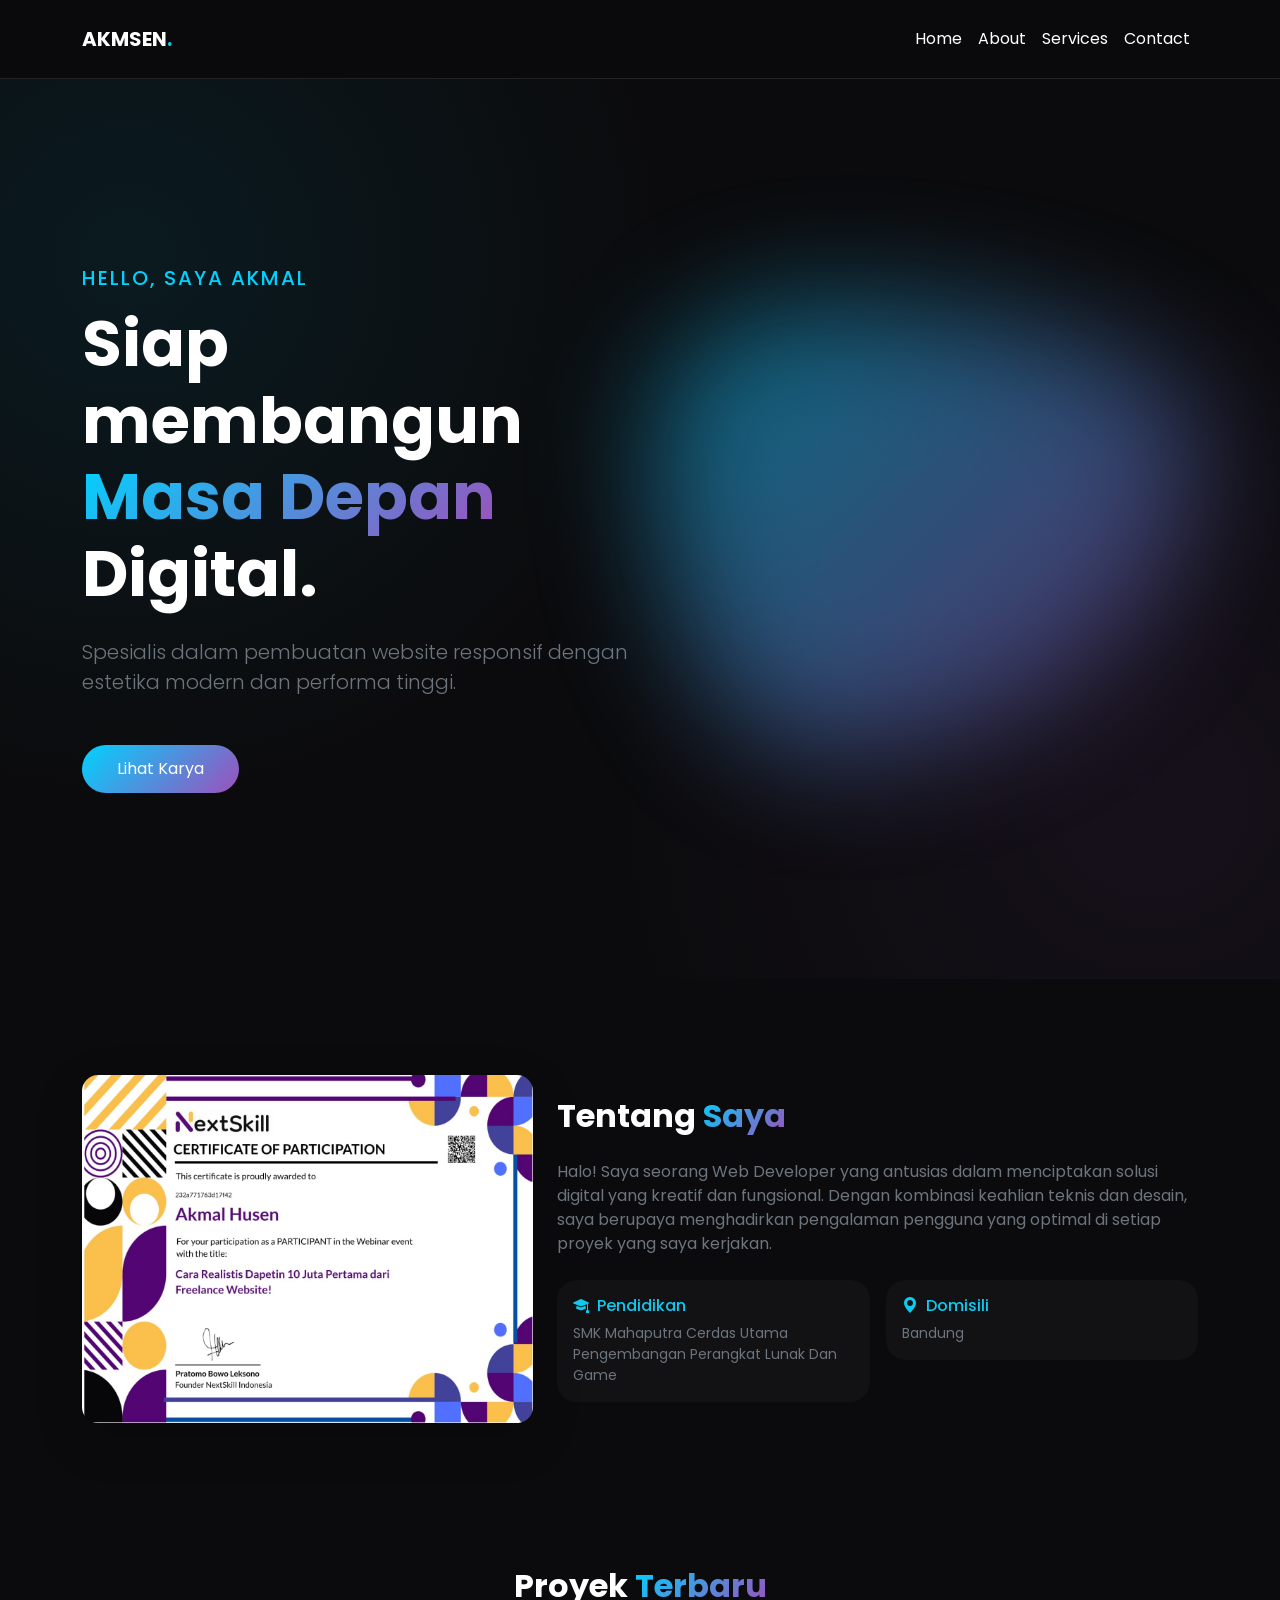
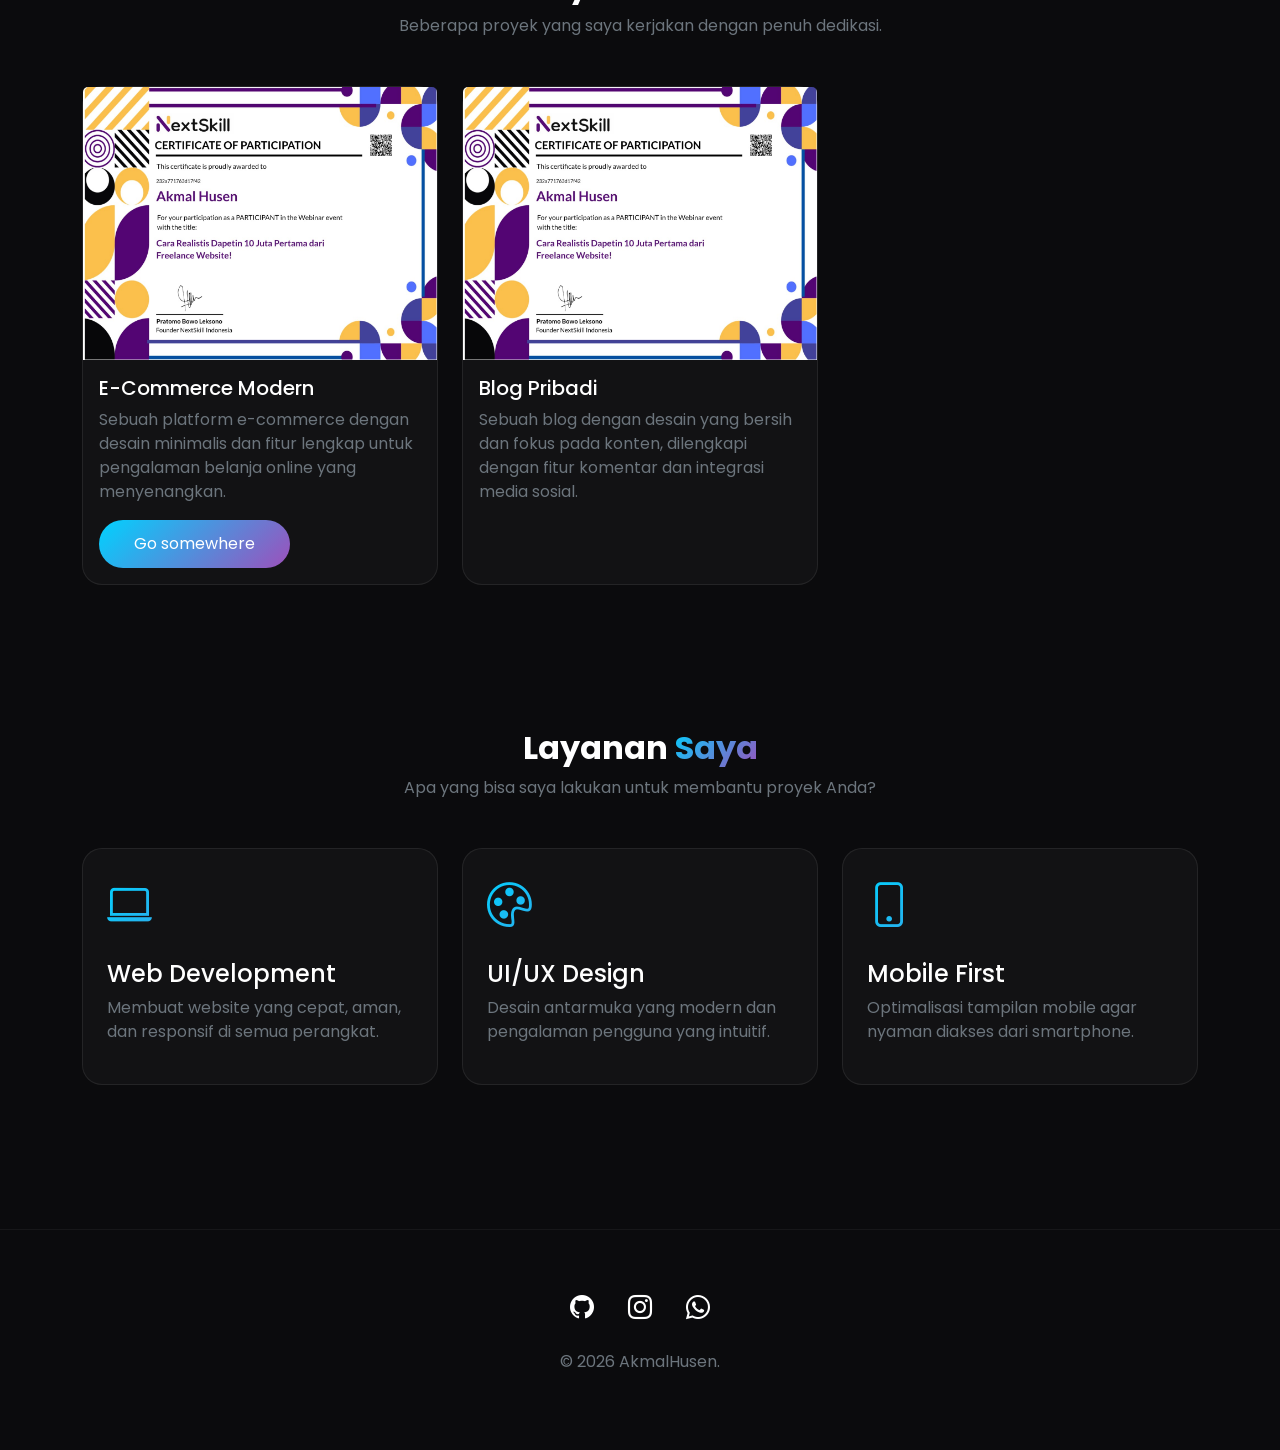
==== portofolio.html @ 12c7d58b "Update" ====
<!DOCTYPE html>
<html lang="id">
<head>
    <meta charset="UTF-8">
    <meta name="viewport" content="width=device-width, initial-scale=1.0">
    <title>My Portfolio | Creative Developer</title>
    
    <link href="https://cdn.jsdelivr.net/npm/bootstrap@5.3.0/dist/css/bootstrap.min.css" rel="stylesheet">
    <link href="https://fonts.googleapis.com/css2?family=Poppins:wght@300;400;700&display=swap" rel="stylesheet">
    <link href="https://unpkg.com/aos@2.3.1/dist/aos.css" rel="stylesheet">
    <link rel="stylesheet" href="https://cdn.jsdelivr.net/npm/bootstrap-icons@1.10.5/font/bootstrap-icons.css">
    <link rel="stylesheet" href="style.css">
</head>
<body>

    <nav class="navbar navbar-expand-lg sticky-top">
        <div class="container">
            <a class="navbar-brand fw-bold" href="#">AKMSEN<span class="text-info">.</span></a>
            <button class="navbar-toggler" type="button" data-bs-toggle="collapse" data-bs-target="#navbarNav">
                <span class="navbar-toggler-icon text-white"><i class="bi bi-list"></i></span>
            </button>
            <div class="collapse navbar-collapse" id="navbarNav">
                <ul class="navbar-nav ms-auto">
                    <li class="nav-item"><a class="nav-link" href="#home">Home</a></li>
                    <li class="nav-item"><a class="nav-link" href="#about">About</a></li>
                    <li class="nav-item"><a class="nav-link" href="#services">Services</a></li>
                    <li class="nav-item"><a class="nav-link" href="#contact">Contact</a></li>
                </ul>
            </div>
        </div>
    </nav>

    <section class="hero-section" id="home">
        <div class="container">
            <div class="row align-items-center">
                <div class="col-lg-6" data-aos="fade-right">
                    <h5 class="subtitle text-uppercase mb-3">Hello, saya Akmal</h5>
                    <h1 class="display-3 fw-bold mb-4">Siap membangun <span class="gradient-text">Masa Depan</span> Digital.</h1>
                    <p class="lead mb-5 text-secondary">Spesialis dalam pembuatan website responsif dengan estetika modern dan performa tinggi.</p>
                    <div class="d-flex align-items-center">
                        <a href="#about" class="btn btn-custom me-4">Lihat Karya</a>
                    </div>
                </div>
                <div class="col-lg-6 d-none d-lg-block" data-aos="zoom-in">
                    <div class="hero-blob"></div>
                </div>
            </div>
        </div>
    </section>

    <section class="py-5" id="about">
        <div class="container py-5">
            <div class="row align-items-center">
                <div class="col-lg-5 mb-4 mb-lg-0" data-aos="fade-right">
                    <div class="about-img-wrapper">
                        <img src="sertifikat_Nextskill.jpeg" alt="Tentang Saya" class="img-fluid rounded-4 shadow-lg">
                        <div class="about-img-accent"></div>
                    </div>
                </div>
                
                <div class="col-lg-7" data-aos="fade-left">
                    <h2 class="fw-bold mb-4">Tentang <span class="gradient-text">Saya</span></h2>
                    <p class="text-secondary mb-4">Halo! Saya seorang Web Developer yang antusias dalam menciptakan solusi digital yang kreatif dan fungsional. Dengan kombinasi keahlian teknis dan desain, saya berupaya menghadirkan pengalaman pengguna yang optimal di setiap proyek yang saya kerjakan.</p>
                    
                    <div class="row g-3">
                        <div class="col-sm-6">
                            <div class="card p-3 border-0 bg-darker">
                                <h6 class="text-info"><i class="bi bi-mortarboard-fill me-2"></i>Pendidikan</h6>
                                <p class="small text-secondary mb-0">SMK Mahaputra Cerdas Utama<br>Pengembangan Perangkat Lunak Dan Game</p>
                            </div>
                        </div>
                        <div class="col-sm-6">
                            <div class="card p-3 border-0 bg-darker">
                                <h6 class="text-info"><i class="bi bi-geo-alt-fill me-2"></i>Domisili</h6>
                                <p class="small text-secondary mb-0">Bandung</p>
                            </div>
                        </div>
                    </div>
                </div>
            </div>
        </div>
    </section>

    <section>
        <div class="container py-5">
            <div class="text-center mb-5" data-aos="fade-up">
                <h2 class="fw-bold">Proyek <span class="gradient-text">Terbaru</span></h2>
                <p class="text-secondary">Beberapa proyek yang saya kerjakan dengan penuh dedikasi.</p>
            </div>
            
            <div class="row g-4">
                <div class="col-md-4" data-aos="fade-up" data-aos-delay="100">
                    <div class="card h-100">
                        <img src="sertifikat_Nextskill.jpeg" class="card-img-top" alt="Project 1">
                        <div class="card-body">
                            <h5 class="card-title">E-Commerce Modern</h5>
                            <p class="card-text text-secondary">Sebuah platform e-commerce dengan desain minimalis dan fitur lengkap untuk pengalaman belanja online yang menyenangkan.</p>
                            <a href="sertifikat_Nextskill.jpeg" class="btn btn-custom me-4">Go somewhere</a>
                        </div>
                    </div>
                </div>
                
                <div class="col-md-4" data-aos="fade-up" data-aos-delay="200">
                    <div class="card h-100">
                        <img src="sertifikat_Nextskill.jpeg" class="card-img-top" alt="Project 2">
                        <div class="card-body">
                            <h5 class="card-title">Blog Pribadi</h5>
                            <p class="card-text text-secondary">Sebuah blog dengan desain yang bersih dan fokus pada konten, dilengkapi dengan fitur komentar dan integrasi media sosial.</p>
                        </div>
                    </div>
                </div>
    </section>

    <section class="py-5" id="services">
        <div class="container py-5">
            <div class="text-center mb-5" data-aos="fade-up">
                <h2 class="fw-bold">Layanan <span class="gradient-text">Saya</span></h2>
                <p class="text-secondary">Apa yang bisa saya lakukan untuk membantu proyek Anda?</p>
            </div>
            <div class="row g-4">
                <div class="col-md-4" data-aos="fade-up" data-aos-delay="100">
                    <div class="card p-4 h-100">
                        <i class="bi bi-laptop icon-box"></i>
                        <h4>Web Development</h4>
                        <p class="text-secondary">Membuat website yang cepat, aman, dan responsif di semua perangkat.</p>
                    </div>
                </div>
                <div class="col-md-4" data-aos="fade-up" data-aos-delay="200">
                    <div class="card p-4 h-100">
                        <i class="bi bi-palette icon-box"></i>
                        <h4>UI/UX Design</h4>
                        <p class="text-secondary">Desain antarmuka yang modern dan pengalaman pengguna yang intuitif.</p>
                    </div>
                </div>
                <div class="col-md-4" data-aos="fade-up" data-aos-delay="300">
                    <div class="card p-4 h-100">
                        <i class="bi bi-phone icon-box"></i>
                        <h4>Mobile First</h4>
                        <p class="text-secondary">Optimalisasi tampilan mobile agar nyaman diakses dari smartphone.</p>
                    </div>
                </div>
            </div>
        </div>
    </section>

    <footer class="text-center mt-5">
        <div class="container">
            <div class="mb-4">
                <a href="#" class="social-icon"><i class="bi bi-github"></i></a>
                <a href="#" class="social-icon"><i class="bi bi-instagram"></i></a>
                <a href="#" class="social-icon"><i class="bi bi-whatsapp"></i></a>
                
            </div>
            <p class="text-secondary">&copy; 2026 AkmalHusen.</p>
        </div>
    </footer>

    <script src="https://cdn.jsdelivr.net/npm/bootstrap@5.3.0/dist/js/bootstrap.bundle.min.js"></script>
    <script src="https://unpkg.com/aos@2.3.1/dist/aos.js"></script>
    <script>
        AOS.init({
            duration: 1000,
            once: true
        });
    </script>
</body>
</html>
---- style.css ----
/* Variables */
:root {
    --bg-dark: #0b0b0d;
    --primary-blue: #00d2ff;
    --primary-purple: #9d50bb;
    --accent-gradient: linear-gradient(135deg, #00d2ff 0%, #9d50bb 100%);
}

/* Global Styles */
body {
    font-family: 'Poppins', sans-serif;
    background-color: var(--bg-dark);
    color: #ffffff;
    overflow-x: hidden;
}

/* Navbar Custom */
.navbar {
    background: rgba(11, 11, 13, 0.9);
    backdrop-filter: blur(10px);
    border-bottom: 1px solid rgba(255, 255, 255, 0.1);
    padding: 1.2rem 0;
}

.navbar-brand, .nav-link {
    color: #fff !important;
    transition: 0.3s;
}

.nav-link:hover {
    color: var(--primary-blue) !important;
}

/* Hero Section */
.hero-section {
    height: 100vh;
    display: flex;
    align-items: center;
    background: radial-gradient(circle at 10% 20%, rgba(0, 210, 255, 0.08) 0%, transparent 40%),
                radial-gradient(circle at 90% 80%, rgba(157, 80, 187, 0.08) 0%, transparent 40%);
}

.subtitle {
    color: var(--primary-blue);
    letter-spacing: 2px;
}

.gradient-text {
    background: var(--accent-gradient);
    -webkit-background-clip: text;
    -webkit-text-fill-color: transparent;
    font-weight: bold;
}

.btn-custom {
    background: var(--accent-gradient);
    border: none;
    color: white;
    padding: 12px 35px;
    border-radius: 50px;
    transition: transform 0.3s ease, box-shadow 0.3s ease;
}

.btn-custom:hover {
    transform: translateY(-3px);
    color: white;
    box-shadow: 0 10px 25px rgba(0, 210, 255, 0.4);
}

.cv-link {
    font-size: 0.9rem;
    transition: 0.3s;
}

.cv-link:hover {
    opacity: 0.8;
}

.hero-blob {
    width: 100%;
    height: 450px;
    background: var(--accent-gradient);
    border-radius: 30% 70% 70% 30% / 30% 30% 70% 70%;
    opacity: 0.5;
    filter: blur(60px);
    animation: blobMorph 8s infinite alternate;
}

@keyframes blobMorph {
    from { border-radius: 30% 70% 70% 30% / 30% 30% 70% 70%; }
    to { border-radius: 50% 50% 20% 80% / 25% 80% 20% 75%; }
}

/* Cards */
.card {
    background: rgba(255, 255, 255, 0.03);
    border: 1px solid rgba(255, 255, 255, 0.08);
    border-radius: 20px;
    transition: all 0.4s ease;
    color: white;
}

.card:hover {
    border-color: var(--primary-blue);
    transform: translateY(-12px);
    background: rgba(255, 255, 255, 0.06);
    box-shadow: 0 15px 30px rgba(0, 0, 0, 0.5);
}

.icon-box {
    font-size: 2.8rem;
    margin-bottom: 20px;
    display: inline-block;
    background: var(--accent-gradient);
    -webkit-background-clip: text;
    -webkit-text-fill-color: transparent;
}

/* Footer & Socials */
footer {
    padding: 60px 0;
    border-top: 1px solid rgba(255, 255, 255, 0.05);
}

.social-icon {
    color: #fff;
    font-size: 1.5rem;
    margin: 0 15px;
    transition: 0.3s;
    display: inline-block;
}

.social-icon:hover {
    color: var(--primary-blue);
    transform: translateY(-5px);
}

/* Responsive Adjustments */
@media (max-width: 768px) {
    .hero-section {
        text-align: center;
        padding-top: 100px;
    }
    .hero-section .d-flex {
        justify-content: center;
    }
}
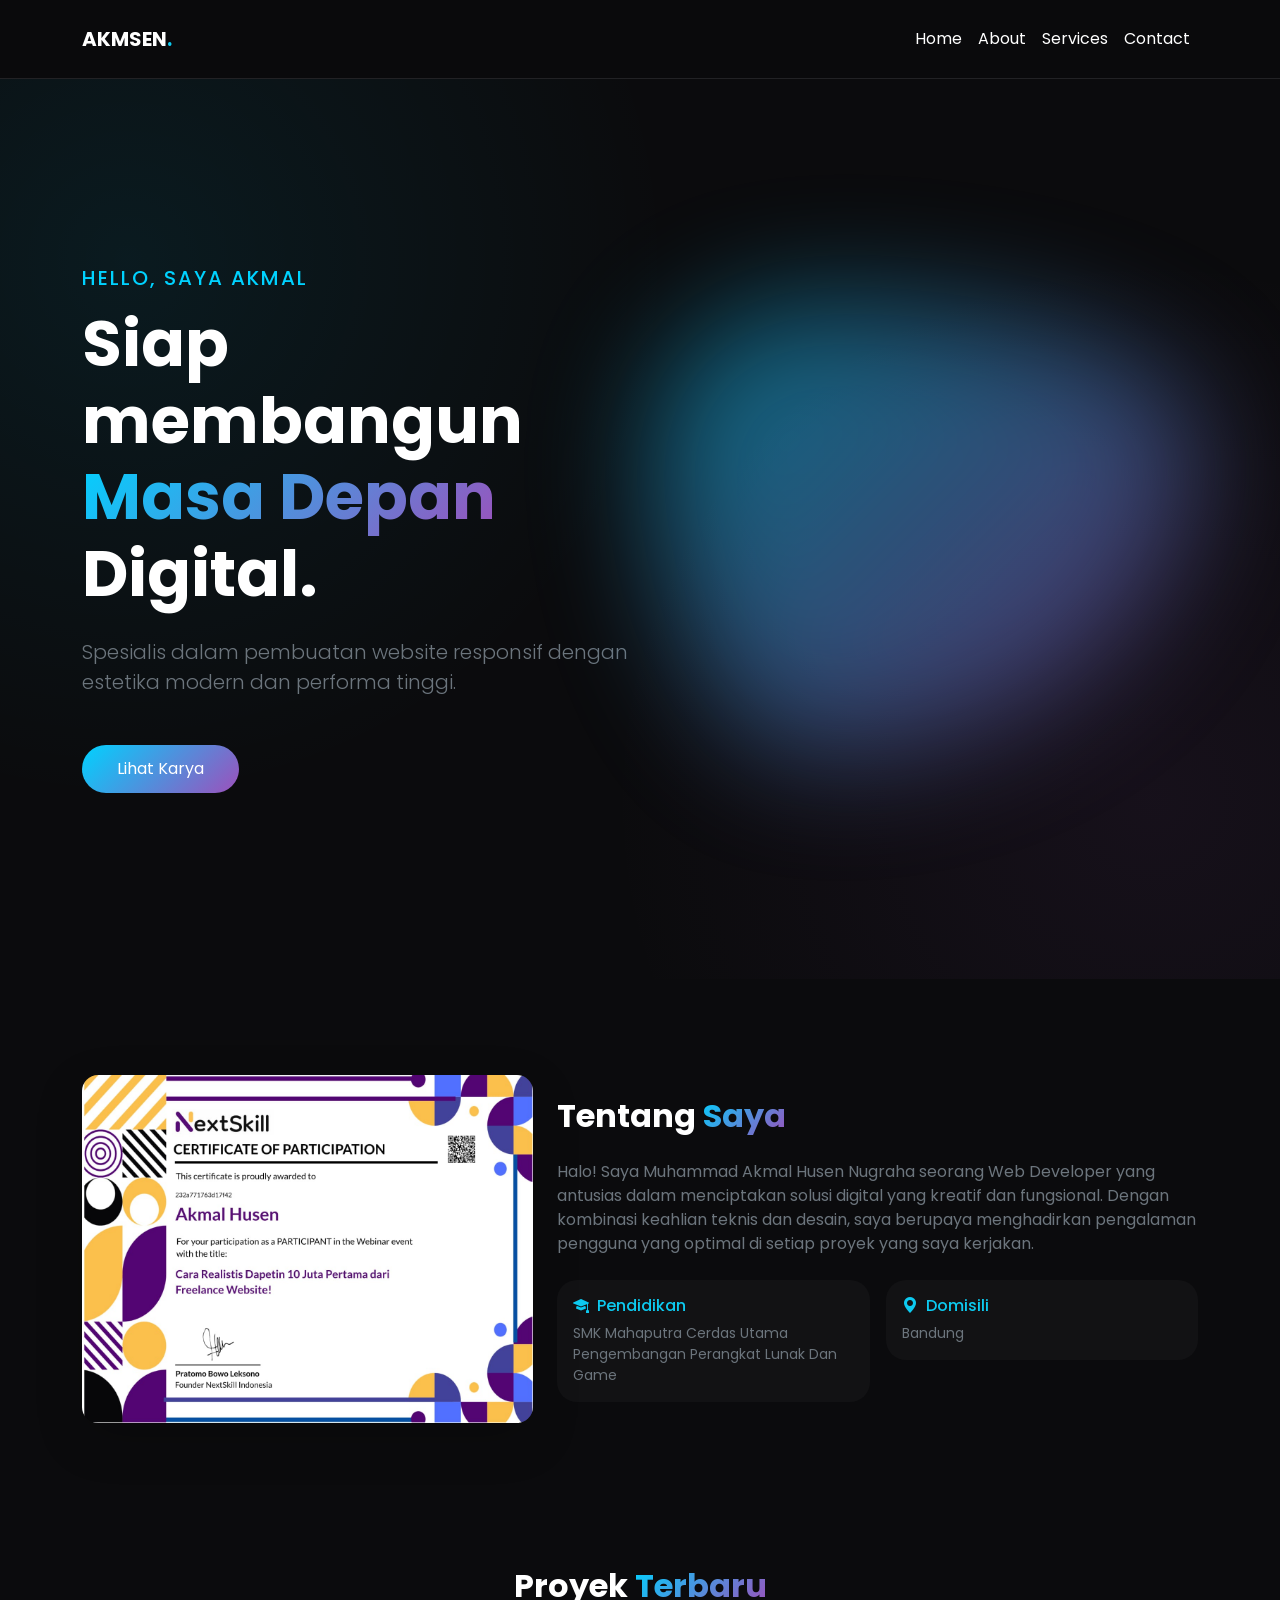
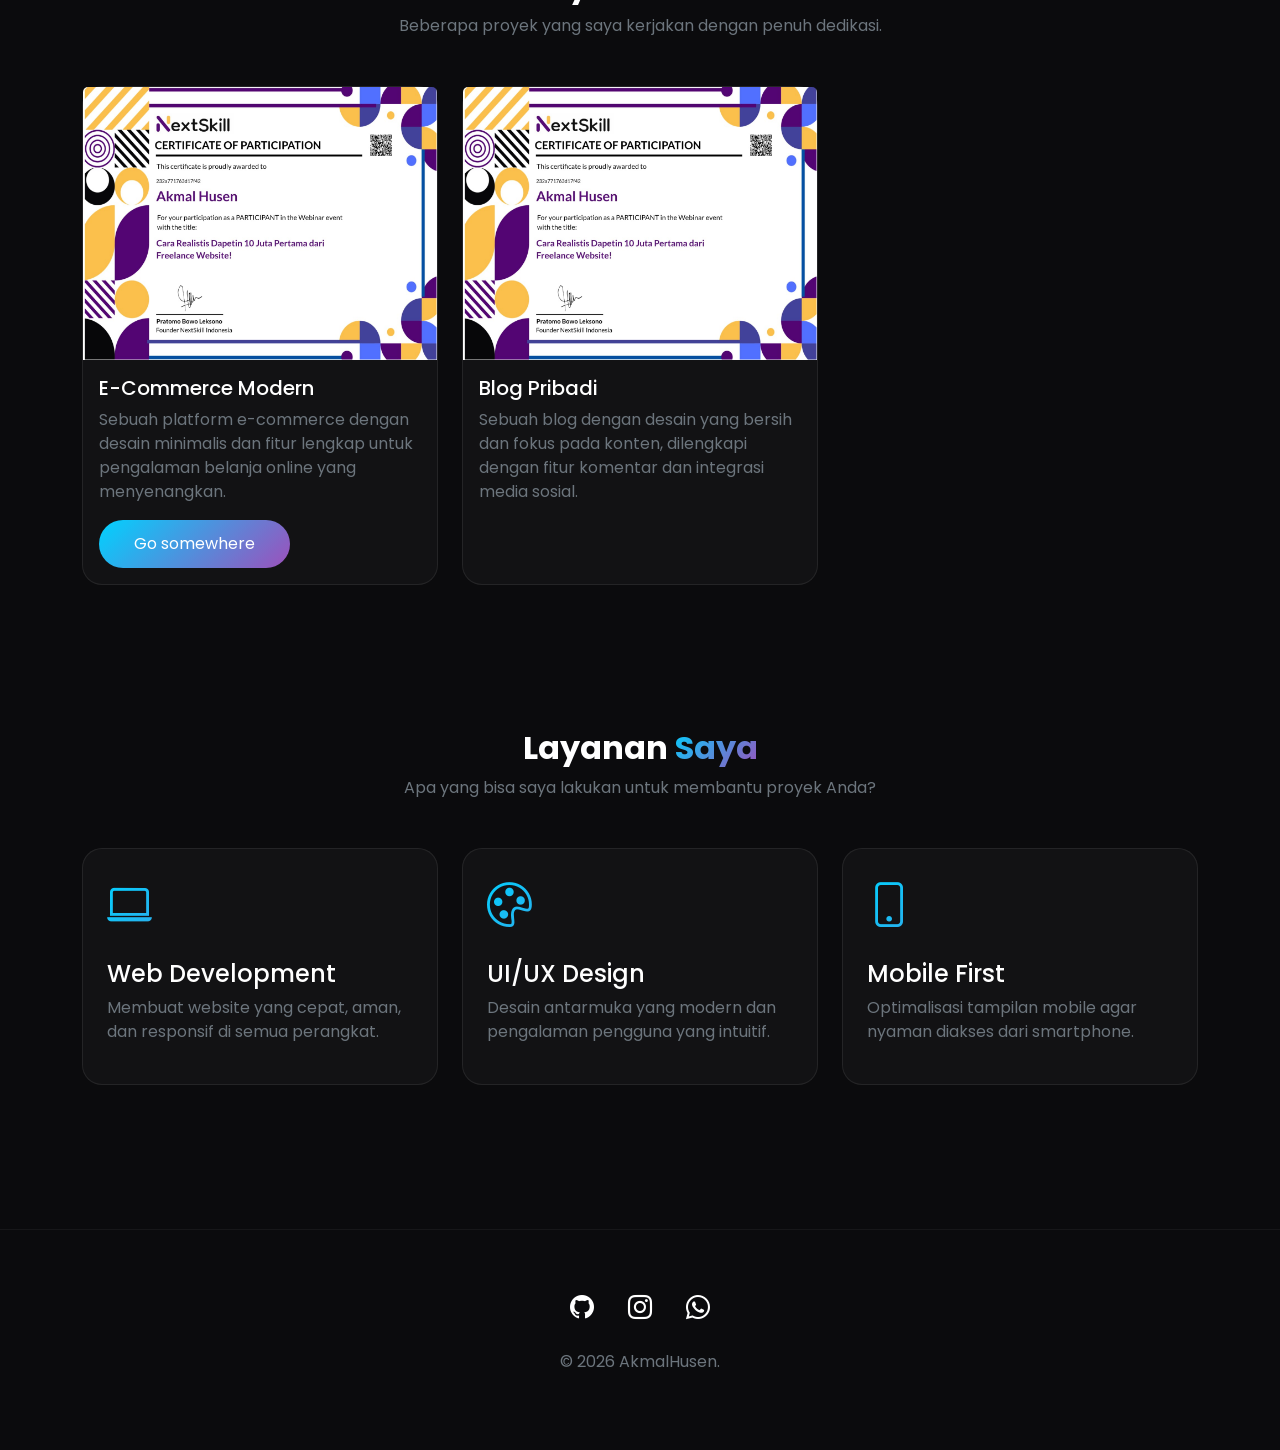
==== commit 89f7a711: "update" ====
--- a/portofolio.html
+++ b/portofolio.html
@@ -60,7 +60,7 @@
                 
                 <div class="col-lg-7" data-aos="fade-left">
                     <h2 class="fw-bold mb-4">Tentang <span class="gradient-text">Saya</span></h2>
-                    <p class="text-secondary mb-4">Halo! Saya seorang Web Developer yang antusias dalam menciptakan solusi digital yang kreatif dan fungsional. Dengan kombinasi keahlian teknis dan desain, saya berupaya menghadirkan pengalaman pengguna yang optimal di setiap proyek yang saya kerjakan.</p>
+                    <p class="text-secondary mb-4">Halo! Saya Muhammad Akmal Husen Nugraha seorang Web Developer yang antusias dalam menciptakan solusi digital yang kreatif dan fungsional. Dengan kombinasi keahlian teknis dan desain, saya berupaya menghadirkan pengalaman pengguna yang optimal di setiap proyek yang saya kerjakan.</p>
                     
                     <div class="row g-3">
                         <div class="col-sm-6">
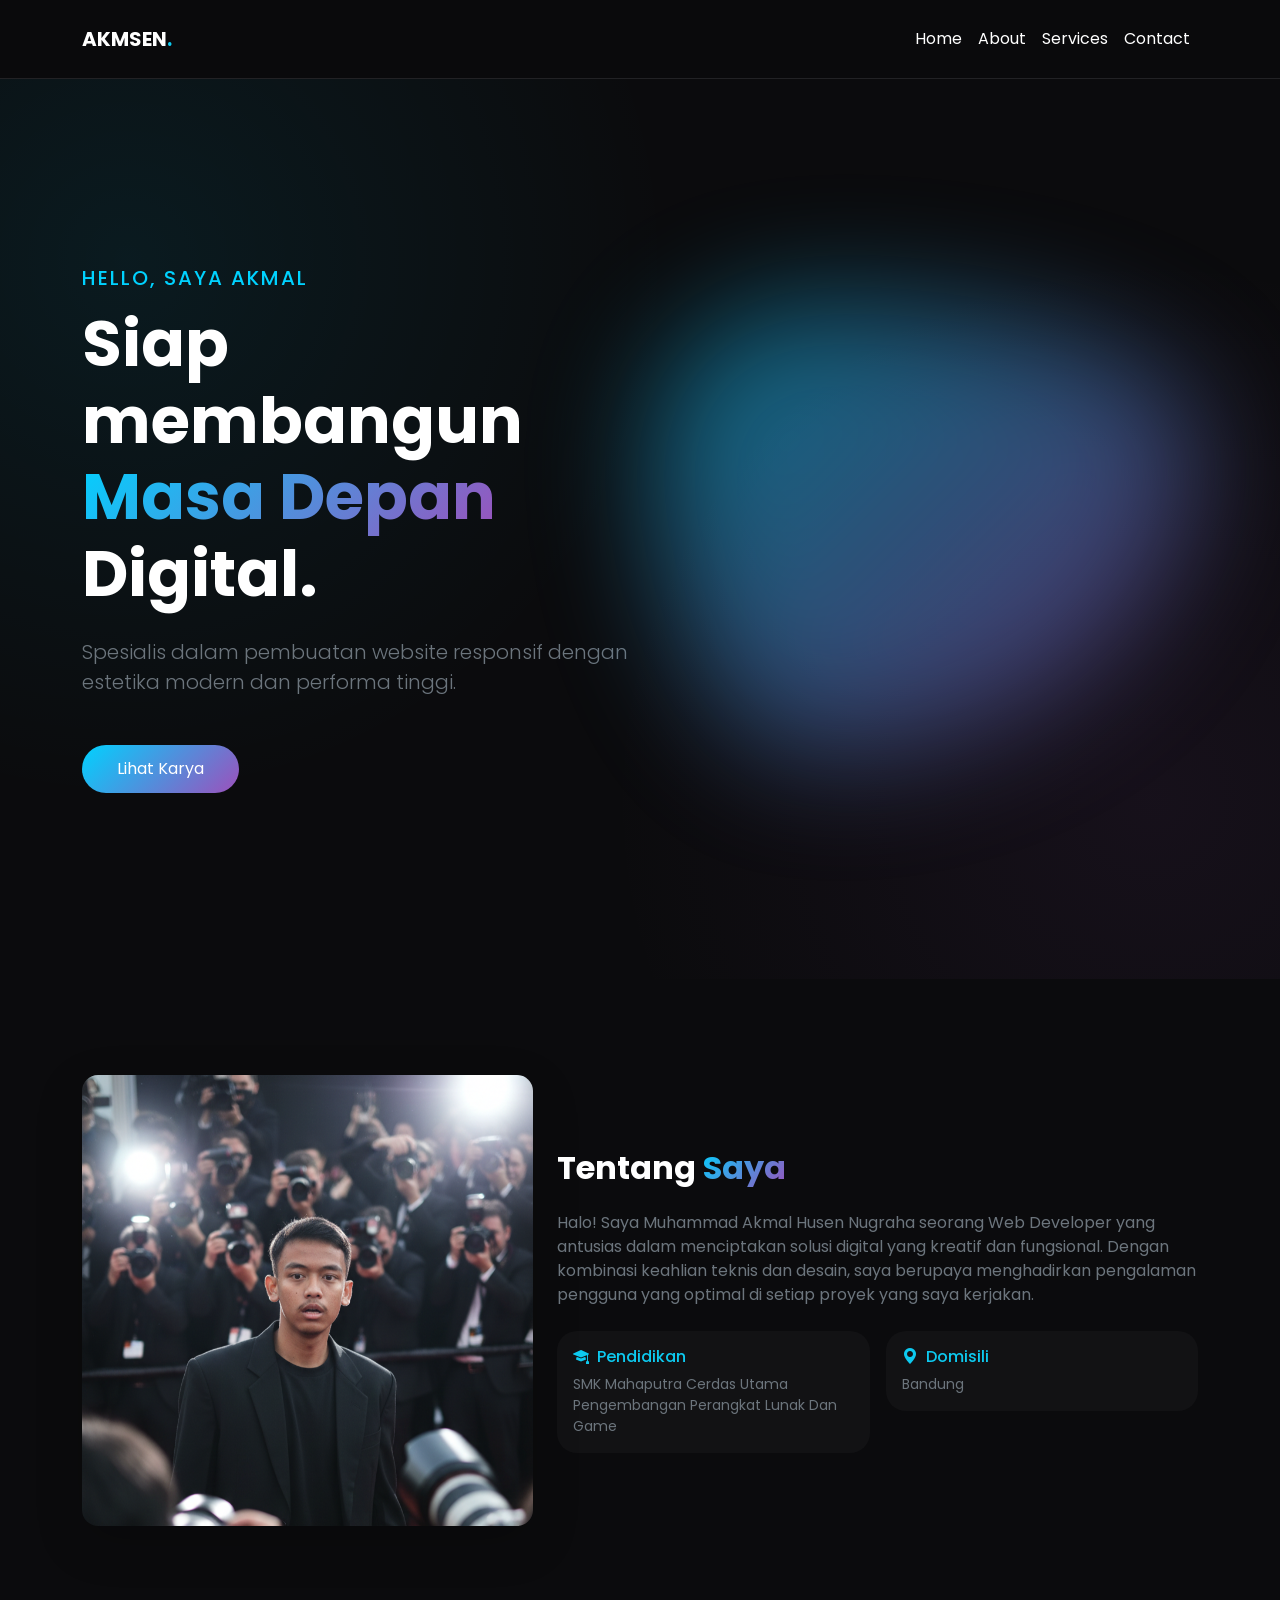
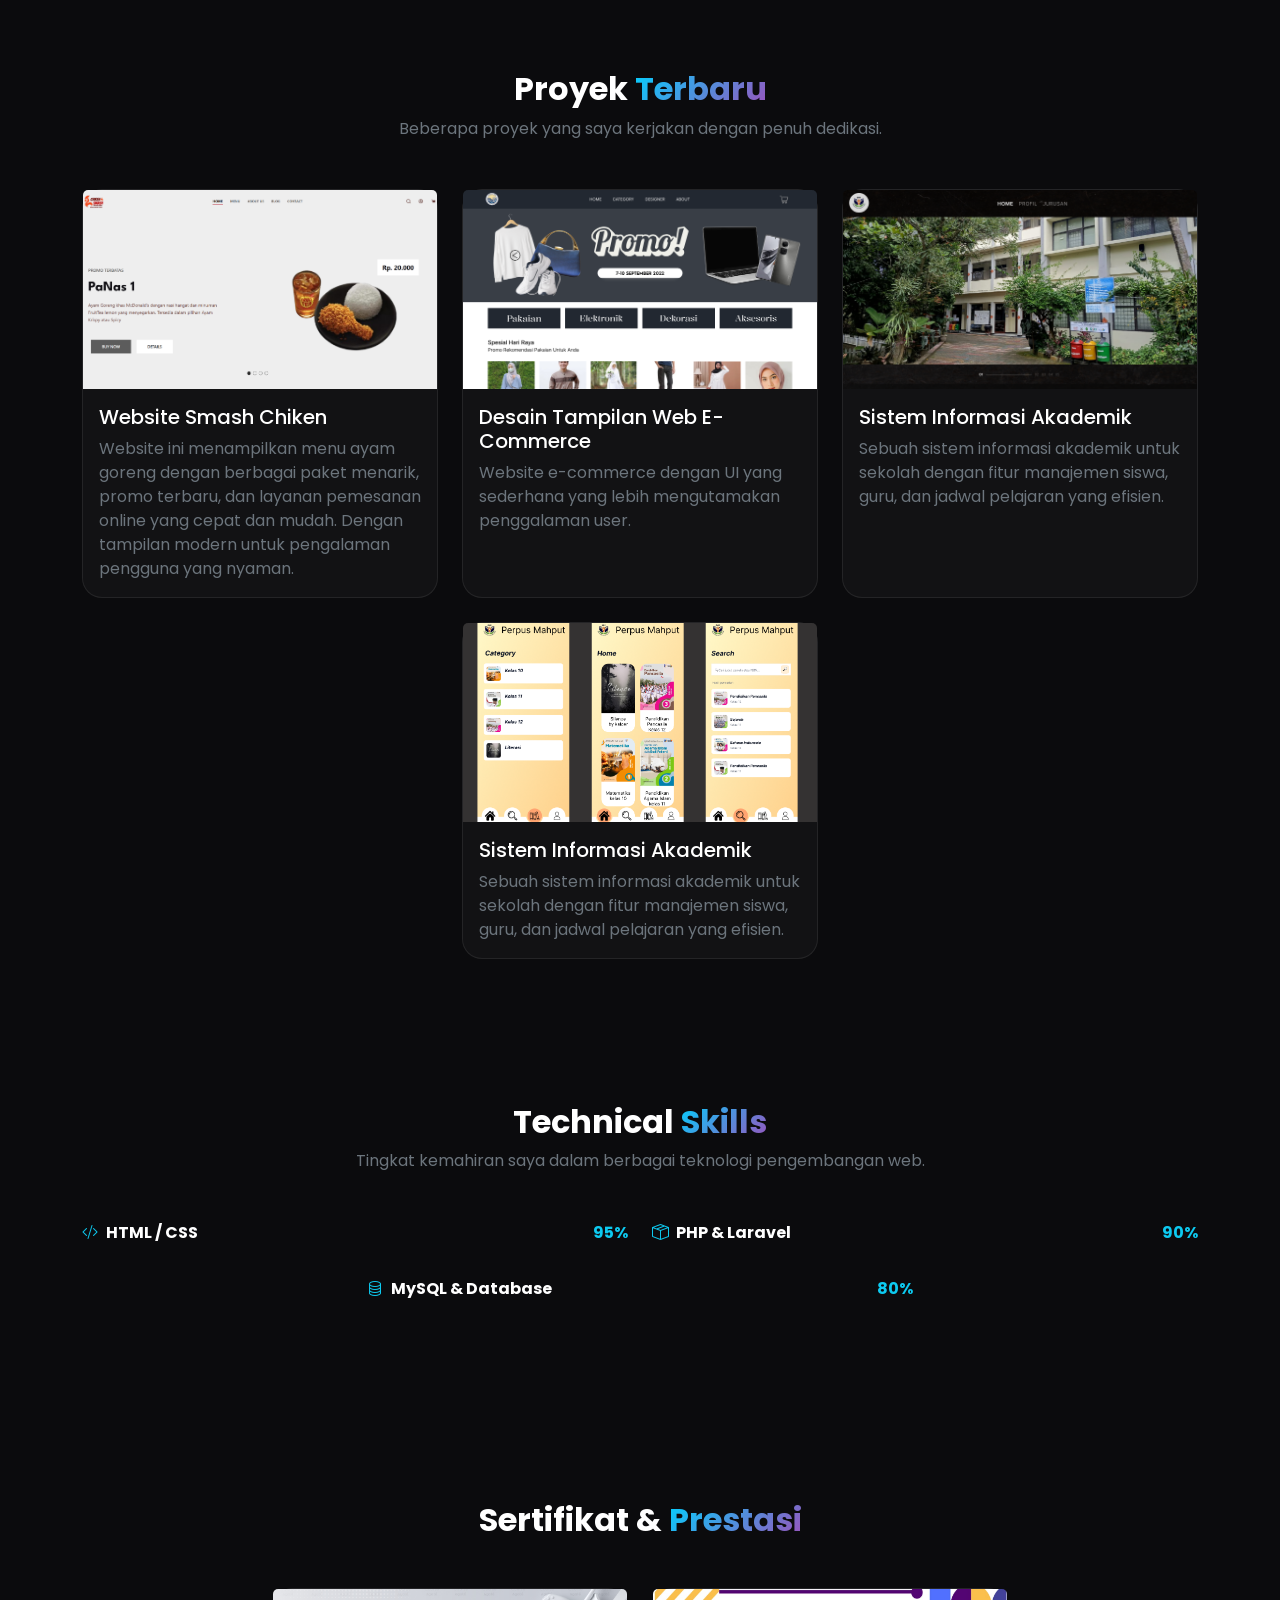
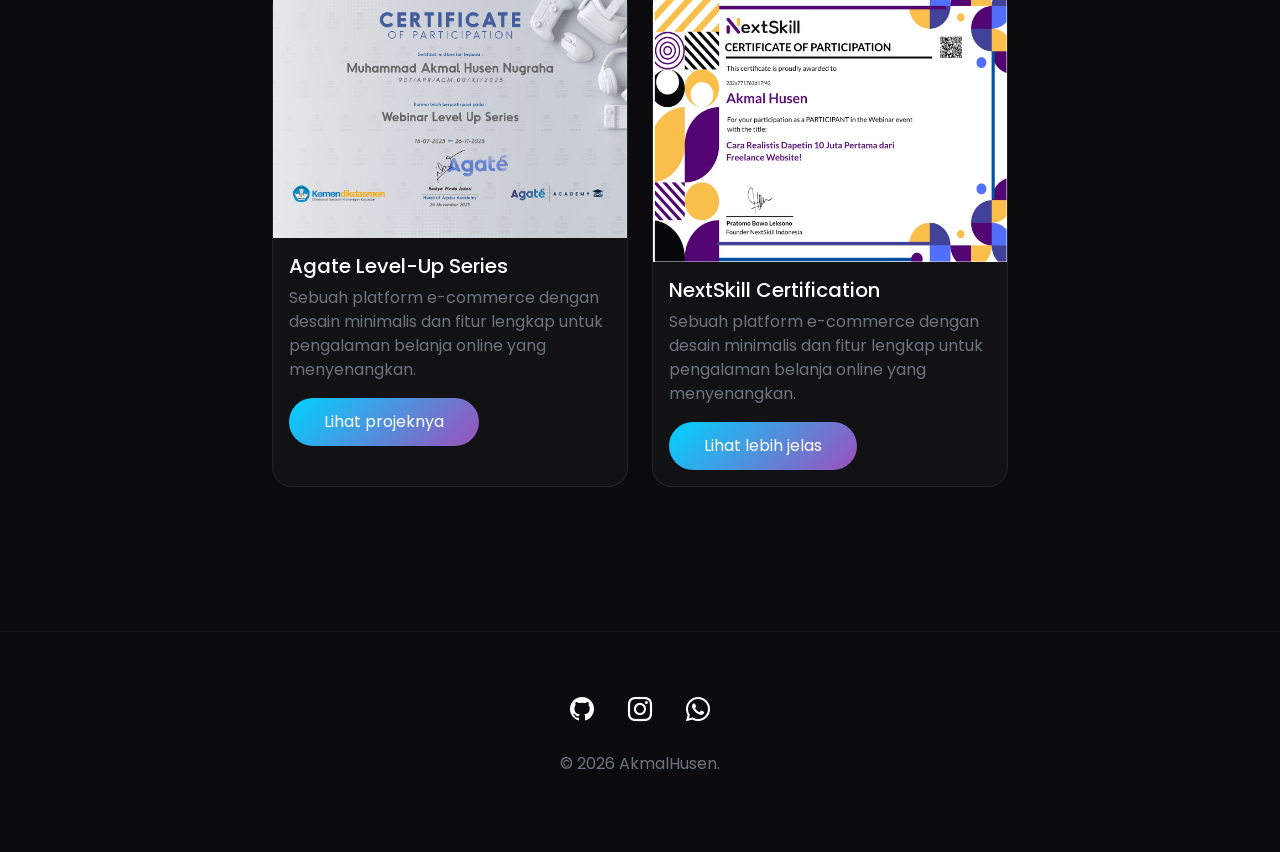
==== commit 1556b784: "Update" ====
--- a/portofolio.html
+++ b/portofolio.html
@@ -53,7 +53,7 @@
             <div class="row align-items-center">
                 <div class="col-lg-5 mb-4 mb-lg-0" data-aos="fade-right">
                     <div class="about-img-wrapper">
-                        <img src="sertifikat_Nextskill.jpeg" alt="Tentang Saya" class="img-fluid rounded-4 shadow-lg">
+                        <img src="sir akmal.png" alt="Tentang Saya" class="img-fluid rounded-4 shadow-lg">
                         <div class="about-img-accent"></div>
                     </div>
                 </div>
@@ -87,58 +87,125 @@
                 <h2 class="fw-bold">Proyek <span class="gradient-text">Terbaru</span></h2>
                 <p class="text-secondary">Beberapa proyek yang saya kerjakan dengan penuh dedikasi.</p>
             </div>
+            <div class="row g-4 d-flex justify-content-center">
+                <div class="col-md-4" data-aos="fade-up" data-aos-delay="100">
+                    <div class="card h-100">
+                        <img src="projek smash chiken.png" class="card-img-top" alt="Project 1">
+                        <div class="card-body">
+                            <h5 class="card-title">Website Smash Chiken </h5>
+                            <p class="card-text text-secondary">Website ini menampilkan menu ayam goreng dengan berbagai paket menarik, promo terbaru, dan layanan pemesanan online yang cepat dan mudah. Dengan tampilan modern untuk pengalaman pengguna yang nyaman.</p>
+                        </div>
+                    </div>
+                </div>
+                
+                <div class="col-md-4" data-aos="fade-up" data-aos-delay="200">
+                    <div class="card h-100">
+                        <img src="projek e-commerce.png" class="card-img-top" alt="Project 2">
+                        <div class="card-body">
+                            <h5 class="card-title">Desain Tampilan Web E-Commerce</h5>
+                            <p class="card-text text-secondary">Website e-commerce dengan UI yang sederhana yang lebih mengutamakan penggalaman user.</p>
+                        </div>
+                    </div>
+                </div>
+                <div class="col-md-4" data-aos="fade-up" data-aos-delay="300">
+                    <div class="card h-100">
+                        <img src="projek landing page sekolah.png" class="card-img-top" alt="Project 3">
+                        <div class="card-body">
+                            <h5 class="card-title">Sistem Informasi Akademik</h5>
+                            <p class="card-text text-secondary">Sebuah sistem informasi akademik untuk sekolah dengan fitur manajemen siswa, guru, dan jadwal pelajaran yang efisien.</p>
+                        </div>
+                    </div>
+                </div>
+                <div class="col-md-4" data-aos="fade-up" data-aos-delay="400">
+                    <div class="card h-100">
+                        <img src="projek perpus sekolah.png" class="card-img-top" alt="Project 4">
+                        <div class="card-body">
+                            <h5 class="card-title">Sistem Informasi Akademik</h5>
+                            <p class="card-text text-secondary">Sebuah sistem informasi akademik untuk sekolah dengan fitur manajemen siswa, guru, dan jadwal pelajaran yang efisien.</p>
+                        </div>
+                    </div>
+                </div>
+            </div>
+        </div>
+    </section>
+
+<section class="py-5" id="skills">
+    <div class="container py-5">
+        <div class="text-center mb-5" data-aos="fade-up">
+            <h2 class="fw-bold">Technical <span class="gradient-text">Skills</span></h2>
+            <p class="text-secondary">Tingkat kemahiran saya dalam berbagai teknologi pengembangan web.</p>
+        </div>
+
+        <div class="row g-4 d-flex justify-content-center">
             
-            <div class="row g-4">
-                <div class="col-md-4" data-aos="fade-up" data-aos-delay="100">
-                    <div class="card h-100">
-                        <img src="sertifikat_Nextskill.jpeg" class="card-img-top" alt="Project 1">
-                        <div class="card-body">
-                            <h5 class="card-title">E-Commerce Modern</h5>
-                            <p class="card-text text-secondary">Sebuah platform e-commerce dengan desain minimalis dan fitur lengkap untuk pengalaman belanja online yang menyenangkan.</p>
-                            <a href="sertifikat_Nextskill.jpeg" class="btn btn-custom me-4">Go somewhere</a>
-                        </div>
-                    </div>
-                </div>
-                
-                <div class="col-md-4" data-aos="fade-up" data-aos-delay="200">
-                    <div class="card h-100">
-                        <img src="sertifikat_Nextskill.jpeg" class="card-img-top" alt="Project 2">
-                        <div class="card-body">
-                            <h5 class="card-title">Blog Pribadi</h5>
-                            <p class="card-text text-secondary">Sebuah blog dengan desain yang bersih dan fokus pada konten, dilengkapi dengan fitur komentar dan integrasi media sosial.</p>
-                        </div>
-                    </div>
-                </div>
-    </section>
+            <div class="col-md-6" data-aos="fade-right">
+                <div class="skill-card-alt">
+                    <div class="d-flex justify-content-between mb-2">
+                        <span class="fw-bold"><i class="bi bi-code-slash me-2 text-info"></i>HTML / CSS</span>
+                        <span class="text-info fw-bold">95%</span>
+                    </div>
+                    <div class="progress-custom">
+                        <div class="progress-bar-fill" style="width: 95%;"></div>
+                    </div>
+                </div>
+            </div>
+
+            <div class="col-md-6" data-aos="fade-left">
+                <div class="skill-card-alt">
+                    <div class="d-flex justify-content-between mb-2">
+                        <span class="fw-bold"><i class="bi bi-box-seam me-2 text-info"></i>PHP & Laravel</span>
+                        <span class="text-info fw-bold">90%</span>
+                    </div>
+                    <div class="progress-custom">
+                        <div class="progress-bar-fill" style="width: 90%;"></div>
+                    </div>
+                </div>
+            </div>
+
+            <div class="col-md-6" data-aos="fade-left" data-aos-delay="100">
+                <div class="skill-card-alt">
+                    <div class="d-flex justify-content-between mb-2">
+                        <span class="fw-bold"><i class="bi bi-database me-2 text-info"></i>MySQL & Database</span>
+                        <span class="text-info fw-bold">80%</span>
+                    </div>
+                    <div class="progress-custom">
+                        <div class="progress-bar-fill" style="width: 80%;"></div>
+                    </div>
+                </div>
+            </div>
+
+        </div>
+    </div>
+</section>
 
     <section class="py-5" id="services">
         <div class="container py-5">
             <div class="text-center mb-5" data-aos="fade-up">
-                <h2 class="fw-bold">Layanan <span class="gradient-text">Saya</span></h2>
-                <p class="text-secondary">Apa yang bisa saya lakukan untuk membantu proyek Anda?</p>
-            </div>
-            <div class="row g-4">
+                <h2 class="fw-bold">Sertifikat & <span class="gradient-text">Prestasi</span></h2>
+                <p class="text-secondary"></p>
+            </div>
+            <div class="row g-4 d-flex justify-content-center">
                 <div class="col-md-4" data-aos="fade-up" data-aos-delay="100">
-                    <div class="card p-4 h-100">
-                        <i class="bi bi-laptop icon-box"></i>
-                        <h4>Web Development</h4>
-                        <p class="text-secondary">Membuat website yang cepat, aman, dan responsif di semua perangkat.</p>
-                    </div>
-                </div>
-                <div class="col-md-4" data-aos="fade-up" data-aos-delay="200">
-                    <div class="card p-4 h-100">
-                        <i class="bi bi-palette icon-box"></i>
-                        <h4>UI/UX Design</h4>
-                        <p class="text-secondary">Desain antarmuka yang modern dan pengalaman pengguna yang intuitif.</p>
-                    </div>
-                </div>
-                <div class="col-md-4" data-aos="fade-up" data-aos-delay="300">
-                    <div class="card p-4 h-100">
-                        <i class="bi bi-phone icon-box"></i>
-                        <h4>Mobile First</h4>
-                        <p class="text-secondary">Optimalisasi tampilan mobile agar nyaman diakses dari smartphone.</p>
-                    </div>
-                </div>
+                    <div class="card h-100">
+                        <img src="sertifikat agate.png" class="card-img-top" alt="Project 1">
+                        <div class="card-body">
+                            <h5 class="card-title">Agate Level-Up Series </h5>
+                            <p class="card-text text-secondary">Sebuah platform e-commerce dengan desain minimalis dan fitur lengkap untuk pengalaman belanja online yang menyenangkan.</p>
+                            <a href="sertifikat agate.png" class="btn btn-custom me-4">Lihat projeknya</a>
+                        </div>
+                    </div>
+                </div>
+                <div class="col-md-4" data-aos="fade-up" data-aos-delay="100">
+                    <div class="card h-100">
+                        <img src="sertifikat_Nextskill.jpeg" class="card-img-top" alt="Project 1">
+                        <div class="card-body">
+                            <h5 class="card-title">NextSkill Certification</h5>
+                            <p class="card-text text-secondary">Sebuah platform e-commerce dengan desain minimalis dan fitur lengkap untuk pengalaman belanja online yang menyenangkan.</p>
+                            <a href="sertifikat_Nextskill.jpeg" class="btn btn-custom me-4">Lihat lebih jelas</a>
+                        </div>
+                    </div>
+                </div>
+                
             </div>
         </div>
     </section>
--- a/style.css
+++ b/style.css
@@ -144,4 +144,5 @@
     .hero-section .d-flex {
         justify-content: center;
     }
-}+}
+
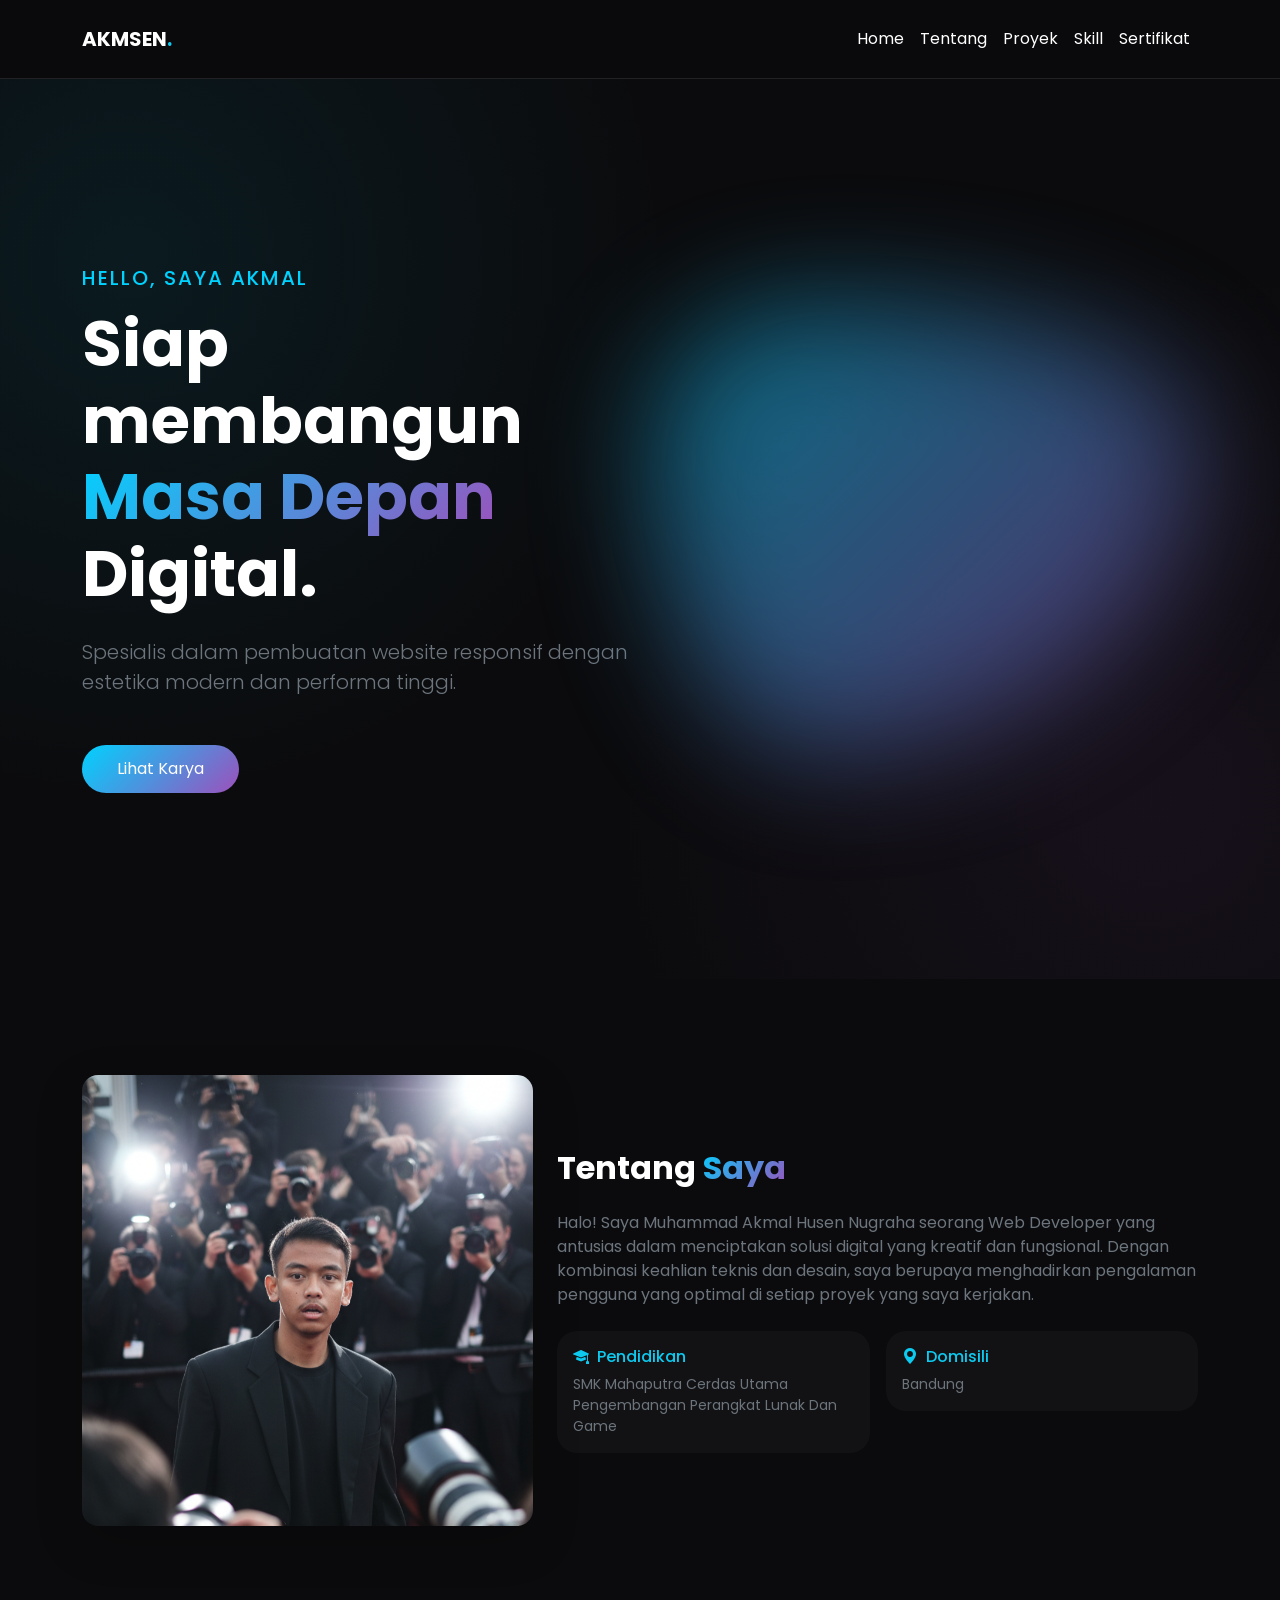
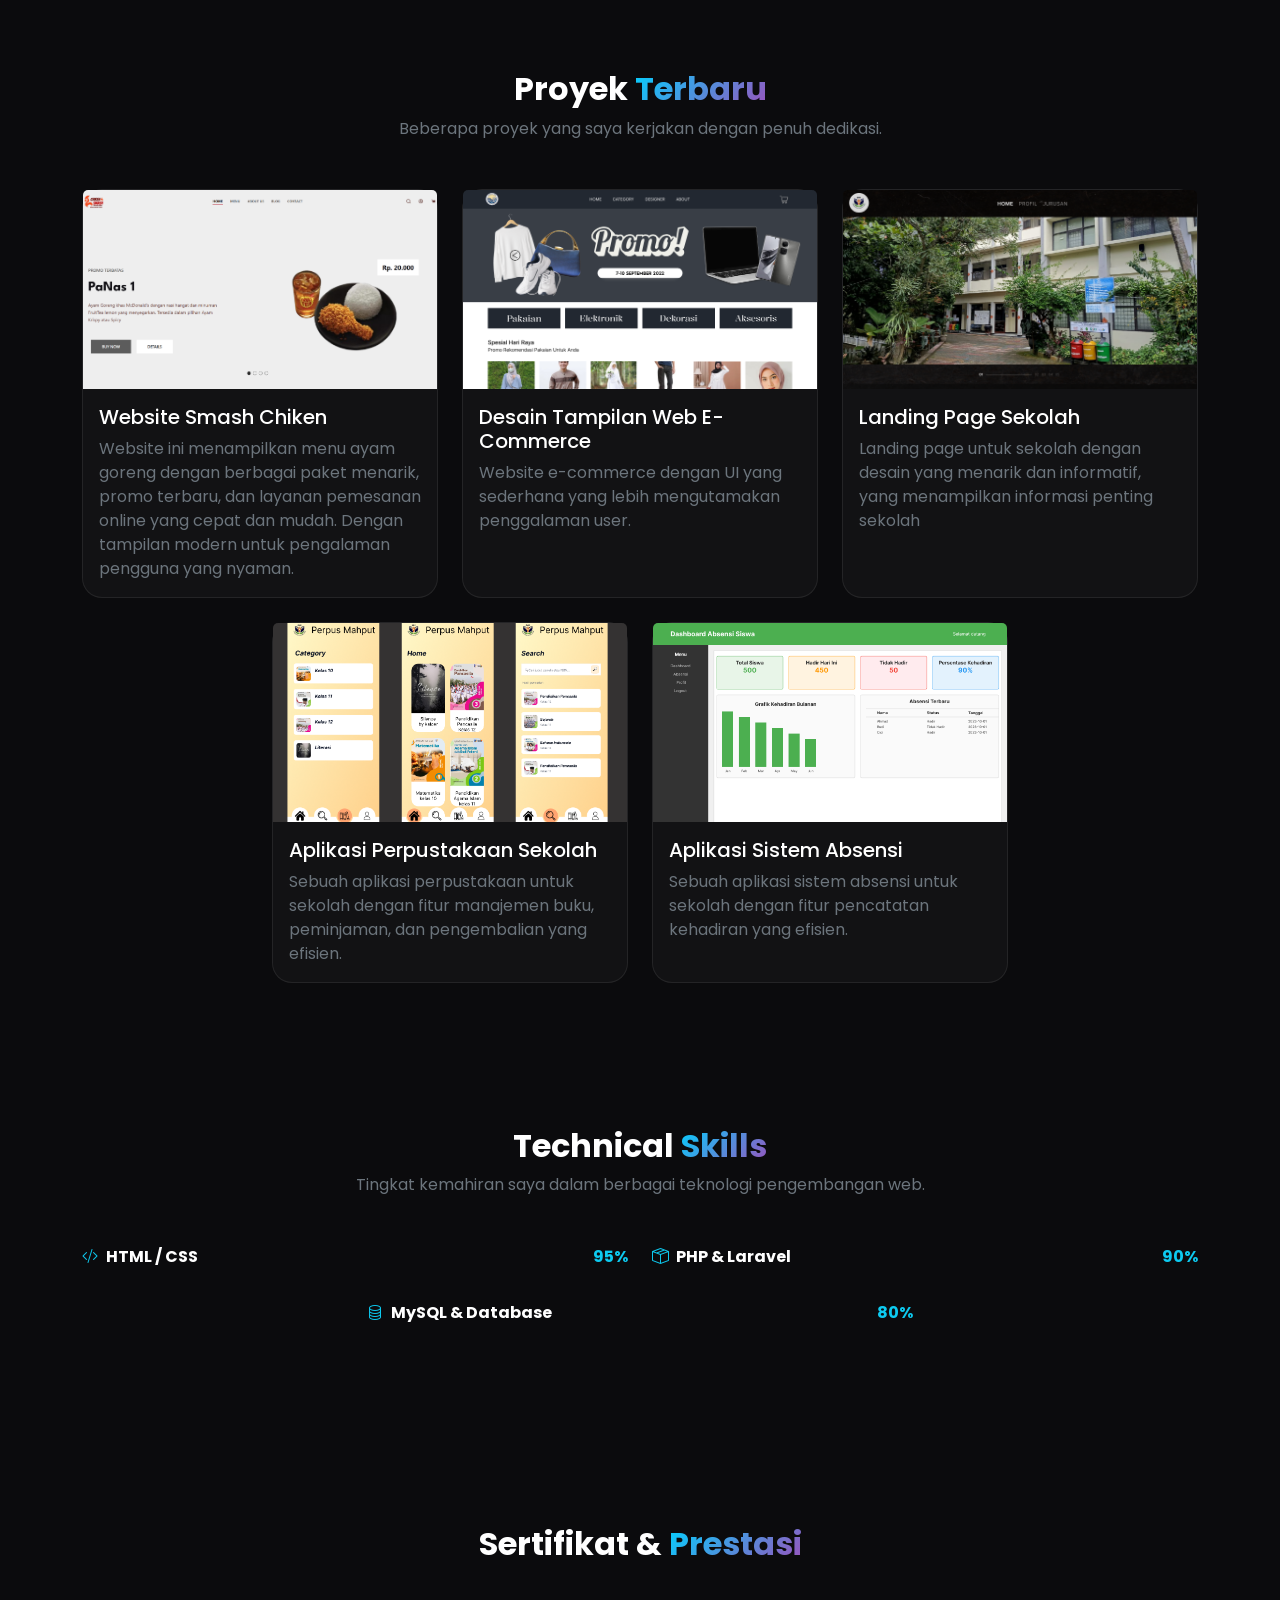
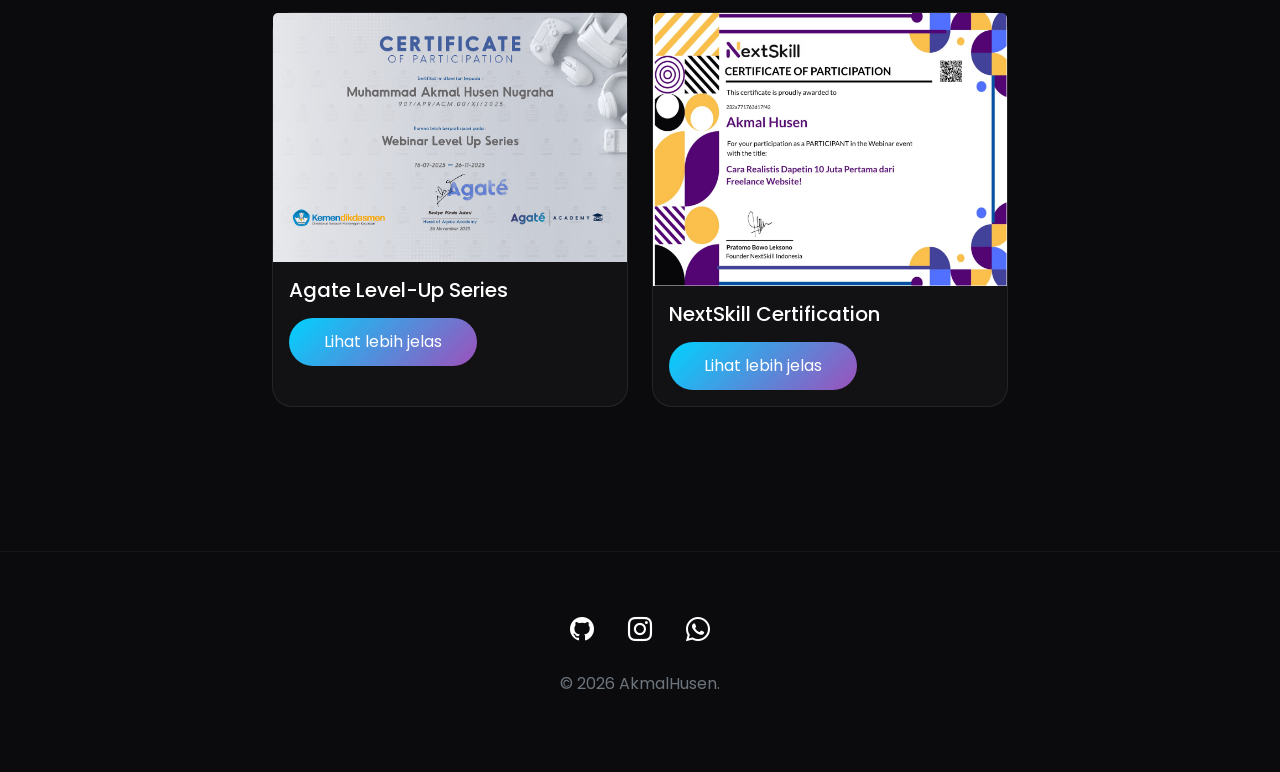
==== commit 9c0d19b2: "Update" ====
--- a/portofolio.html
+++ b/portofolio.html
@@ -22,9 +22,10 @@
             <div class="collapse navbar-collapse" id="navbarNav">
                 <ul class="navbar-nav ms-auto">
                     <li class="nav-item"><a class="nav-link" href="#home">Home</a></li>
-                    <li class="nav-item"><a class="nav-link" href="#about">About</a></li>
-                    <li class="nav-item"><a class="nav-link" href="#services">Services</a></li>
-                    <li class="nav-item"><a class="nav-link" href="#contact">Contact</a></li>
+                    <li class="nav-item"><a class="nav-link" href="#tentang">Tentang</a></li>
+                    <li class="nav-item"><a class="nav-link" href="#proyek">Proyek</a></li>
+                    <li class="nav-item"><a class="nav-link" href="#skill">Skill</a></li>
+                    <li class="nav-item"><a class="nav-link" href="#sertifikat">Sertifikat</a></li>
                 </ul>
             </div>
         </div>
@@ -48,7 +49,7 @@
         </div>
     </section>
 
-    <section class="py-5" id="about">
+    <section class="py-5" id="tentang">
         <div class="container py-5">
             <div class="row align-items-center">
                 <div class="col-lg-5 mb-4 mb-lg-0" data-aos="fade-right">
@@ -81,7 +82,7 @@
         </div>
     </section>
 
-    <section>
+    <section id="proyek">
         <div class="container py-5">
             <div class="text-center mb-5" data-aos="fade-up">
                 <h2 class="fw-bold">Proyek <span class="gradient-text">Terbaru</span></h2>
@@ -97,7 +98,6 @@
                         </div>
                     </div>
                 </div>
-                
                 <div class="col-md-4" data-aos="fade-up" data-aos-delay="200">
                     <div class="card h-100">
                         <img src="projek e-commerce.png" class="card-img-top" alt="Project 2">
@@ -111,8 +111,8 @@
                     <div class="card h-100">
                         <img src="projek landing page sekolah.png" class="card-img-top" alt="Project 3">
                         <div class="card-body">
-                            <h5 class="card-title">Sistem Informasi Akademik</h5>
-                            <p class="card-text text-secondary">Sebuah sistem informasi akademik untuk sekolah dengan fitur manajemen siswa, guru, dan jadwal pelajaran yang efisien.</p>
+                            <h5 class="card-title">Landing Page Sekolah</h5>
+                            <p class="card-text text-secondary">Landing page untuk sekolah dengan desain yang menarik dan informatif, yang menampilkan informasi penting sekolah</p>
                         </div>
                     </div>
                 </div>
@@ -120,16 +120,25 @@
                     <div class="card h-100">
                         <img src="projek perpus sekolah.png" class="card-img-top" alt="Project 4">
                         <div class="card-body">
-                            <h5 class="card-title">Sistem Informasi Akademik</h5>
-                            <p class="card-text text-secondary">Sebuah sistem informasi akademik untuk sekolah dengan fitur manajemen siswa, guru, dan jadwal pelajaran yang efisien.</p>
-                        </div>
-                    </div>
-                </div>
-            </div>
-        </div>
-    </section>
-
-<section class="py-5" id="skills">
+                            <h5 class="card-title">Aplikasi Perpustakaan Sekolah</h5>
+                            <p class="card-text text-secondary">Sebuah aplikasi perpustakaan untuk sekolah dengan fitur manajemen buku, peminjaman, dan pengembalian yang efisien.</p>
+                        </div>
+                    </div>
+                </div>
+                <div class="col-md-4" data-aos="fade-up" data-aos-delay="500">
+                    <div class="card h-100">
+                        <img src="projek sistem absensi.png" class="card-img-top" alt="Project 5">
+                        <div class="card-body">
+                            <h5 class="card-title">Aplikasi Sistem Absensi</h5>
+                            <p class="card-text text-secondary">Sebuah aplikasi sistem absensi untuk sekolah dengan fitur pencatatan kehadiran yang efisien.</p>
+                        </div>
+                    </div>
+                </div>
+            </div>
+        </div>
+    </section>
+
+<section class="py-5" id="skill">
     <div class="container py-5">
         <div class="text-center mb-5" data-aos="fade-up">
             <h2 class="fw-bold">Technical <span class="gradient-text">Skills</span></h2>
@@ -149,7 +158,6 @@
                     </div>
                 </div>
             </div>
-
             <div class="col-md-6" data-aos="fade-left">
                 <div class="skill-card-alt">
                     <div class="d-flex justify-content-between mb-2">
@@ -161,7 +169,6 @@
                     </div>
                 </div>
             </div>
-
             <div class="col-md-6" data-aos="fade-left" data-aos-delay="100">
                 <div class="skill-card-alt">
                     <div class="d-flex justify-content-between mb-2">
@@ -173,12 +180,11 @@
                     </div>
                 </div>
             </div>
-
         </div>
     </div>
 </section>
 
-    <section class="py-5" id="services">
+    <section class="py-5" id="sertifikat">
         <div class="container py-5">
             <div class="text-center mb-5" data-aos="fade-up">
                 <h2 class="fw-bold">Sertifikat & <span class="gradient-text">Prestasi</span></h2>
@@ -190,8 +196,8 @@
                         <img src="sertifikat agate.png" class="card-img-top" alt="Project 1">
                         <div class="card-body">
                             <h5 class="card-title">Agate Level-Up Series </h5>
-                            <p class="card-text text-secondary">Sebuah platform e-commerce dengan desain minimalis dan fitur lengkap untuk pengalaman belanja online yang menyenangkan.</p>
-                            <a href="sertifikat agate.png" class="btn btn-custom me-4">Lihat projeknya</a>
+                            <p class="card-text text-secondary"></p>
+                            <a href="sertifikat agate.png" class="btn btn-custom me-4">Lihat lebih jelas</a>
                         </div>
                     </div>
                 </div>
@@ -200,7 +206,7 @@
                         <img src="sertifikat_Nextskill.jpeg" class="card-img-top" alt="Project 1">
                         <div class="card-body">
                             <h5 class="card-title">NextSkill Certification</h5>
-                            <p class="card-text text-secondary">Sebuah platform e-commerce dengan desain minimalis dan fitur lengkap untuk pengalaman belanja online yang menyenangkan.</p>
+                            <p class="card-text text-secondary"></p>
                             <a href="sertifikat_Nextskill.jpeg" class="btn btn-custom me-4">Lihat lebih jelas</a>
                         </div>
                     </div>
@@ -213,9 +219,9 @@
     <footer class="text-center mt-5">
         <div class="container">
             <div class="mb-4">
-                <a href="#" class="social-icon"><i class="bi bi-github"></i></a>
-                <a href="#" class="social-icon"><i class="bi bi-instagram"></i></a>
-                <a href="#" class="social-icon"><i class="bi bi-whatsapp"></i></a>
+                <a href="https://github.com/akmal-cihuy" class="social-icon"><i class="bi bi-github"></i></a>
+                <a href="https://www.instagram.com/husen_.ajah/" class="social-icon"><i class="bi bi-instagram"></i></a>
+                <a href="https://wa.me/6283829132067" class="social-icon"><i class="bi bi-whatsapp"></i></a>
                 
             </div>
             <p class="text-secondary">&copy; 2026 AkmalHusen.</p>
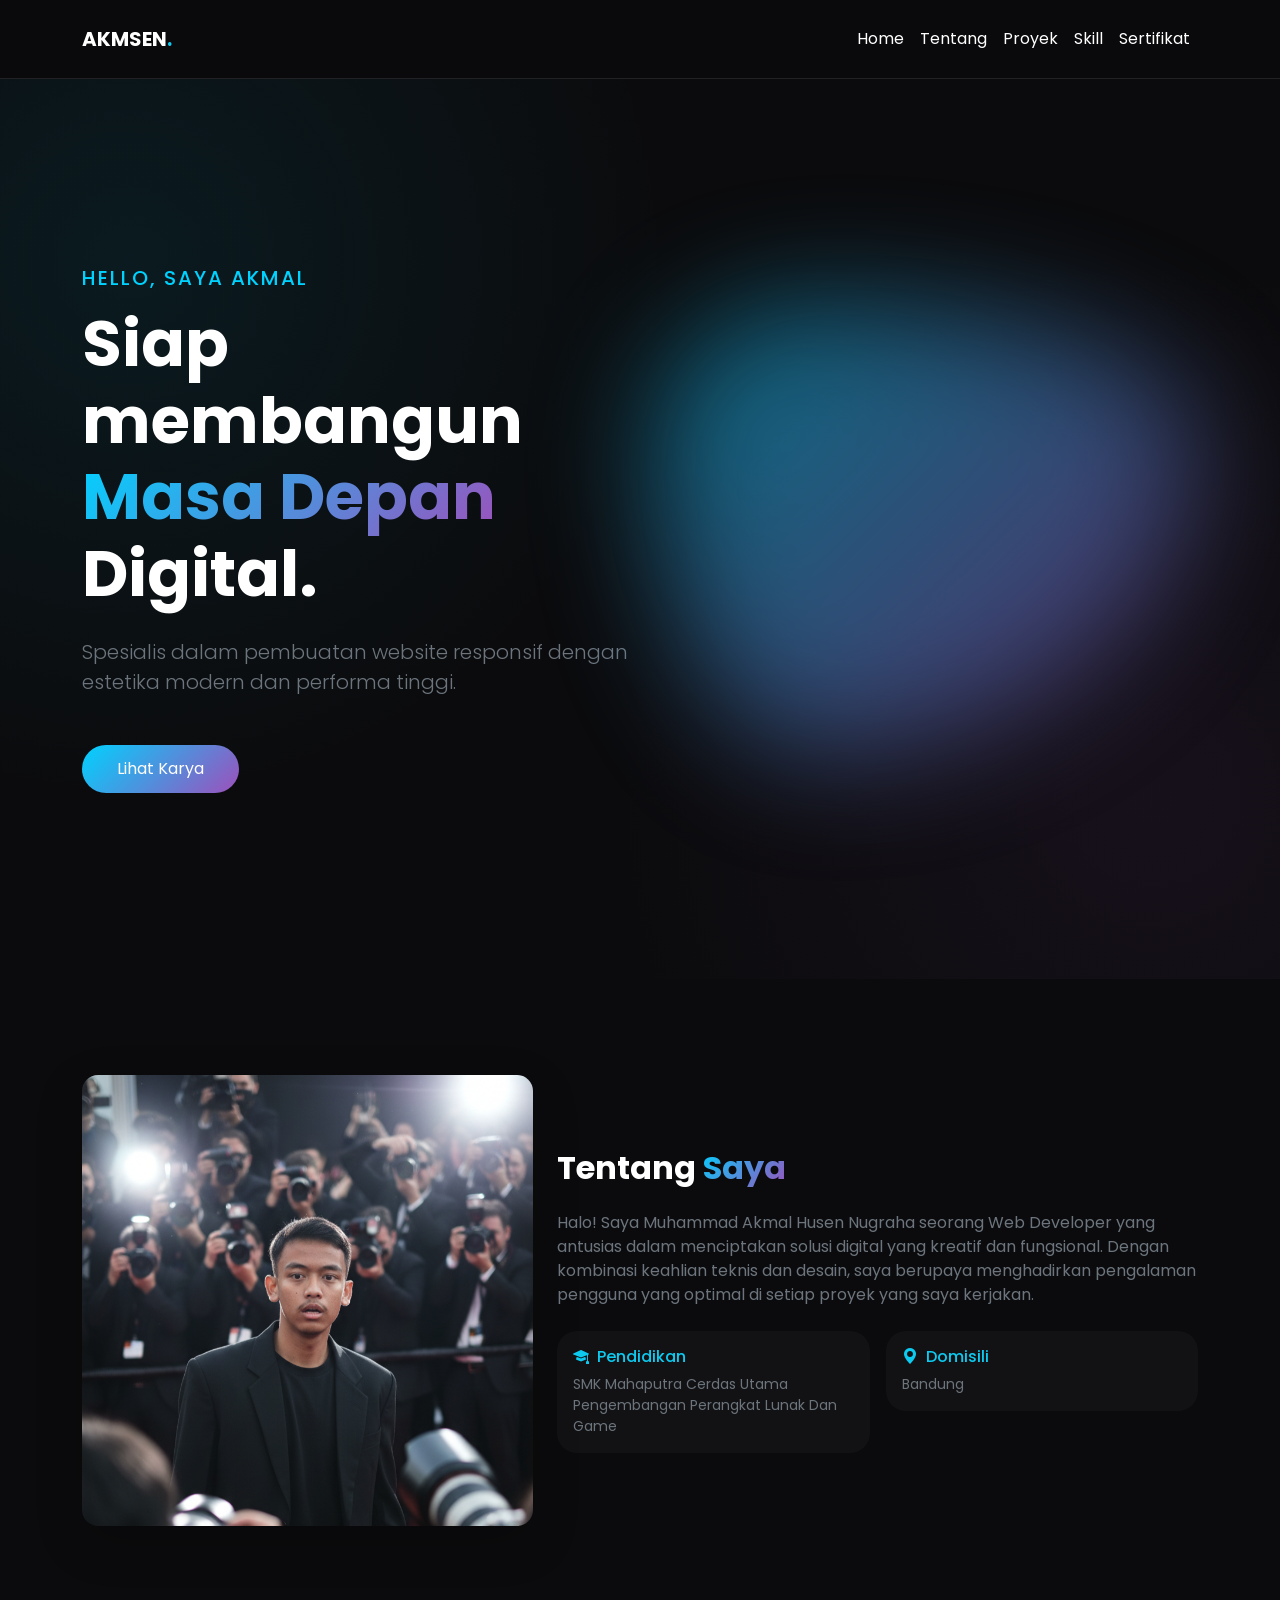
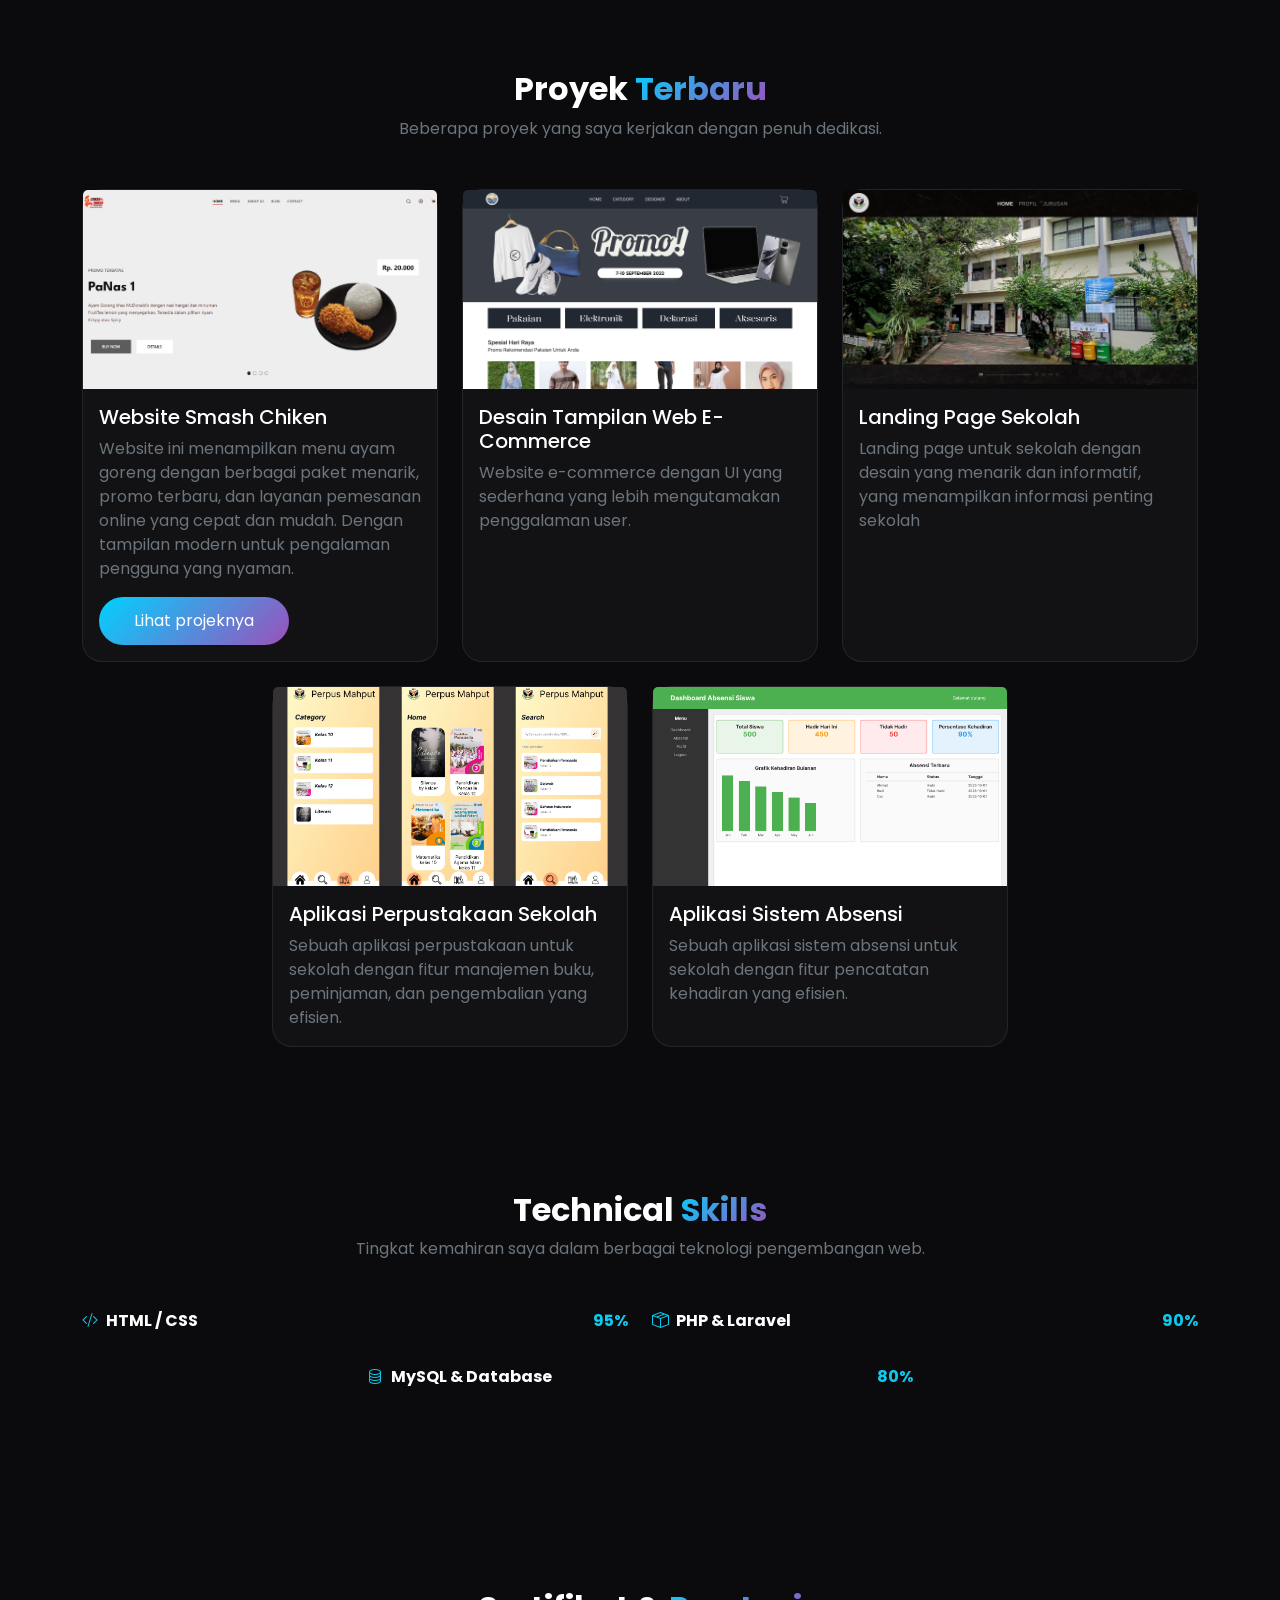
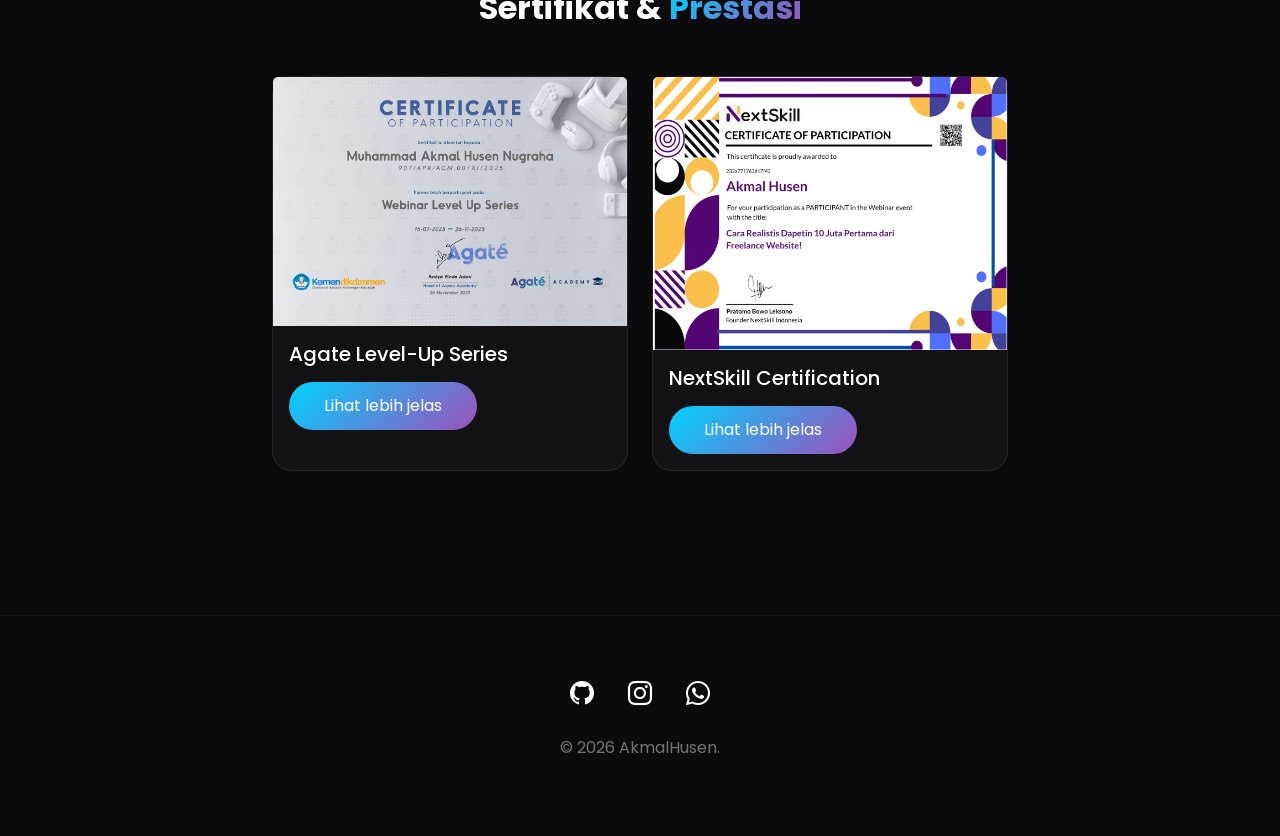
==== commit bb31a8fb: "Update" ====
--- a/portofolio.html
+++ b/portofolio.html
@@ -95,6 +95,7 @@
                         <div class="card-body">
                             <h5 class="card-title">Website Smash Chiken </h5>
                             <p class="card-text text-secondary">Website ini menampilkan menu ayam goreng dengan berbagai paket menarik, promo terbaru, dan layanan pemesanan online yang cepat dan mudah. Dengan tampilan modern untuk pengalaman pengguna yang nyaman.</p>
+                            <a href="sertifikat_Nextskill.jpeg" class="btn btn-custom me-4" target="_blank">Lihat projeknya</a>
                         </div>
                     </div>
                 </div>
@@ -146,7 +147,7 @@
         </div>
 
         <div class="row g-4 d-flex justify-content-center">
-            
+
             <div class="col-md-6" data-aos="fade-right">
                 <div class="skill-card-alt">
                     <div class="d-flex justify-content-between mb-2">
--- a/style.css
+++ b/style.css
@@ -1,4 +1,3 @@
-/* Variables */
 :root {
     --bg-dark: #0b0b0d;
     --primary-blue: #00d2ff;
@@ -6,7 +5,6 @@
     --accent-gradient: linear-gradient(135deg, #00d2ff 0%, #9d50bb 100%);
 }
 
-/* Global Styles */
 body {
     font-family: 'Poppins', sans-serif;
     background-color: var(--bg-dark);
@@ -14,7 +12,6 @@
     overflow-x: hidden;
 }
 
-/* Navbar Custom */
 .navbar {
     background: rgba(11, 11, 13, 0.9);
     backdrop-filter: blur(10px);
@@ -31,7 +28,6 @@
     color: var(--primary-blue) !important;
 }
 
-/* Hero Section */
 .hero-section {
     height: 100vh;
     display: flex;
@@ -91,7 +87,6 @@
     to { border-radius: 50% 50% 20% 80% / 25% 80% 20% 75%; }
 }
 
-/* Cards */
 .card {
     background: rgba(255, 255, 255, 0.03);
     border: 1px solid rgba(255, 255, 255, 0.08);
@@ -116,7 +111,6 @@
     -webkit-text-fill-color: transparent;
 }
 
-/* Footer & Socials */
 footer {
     padding: 60px 0;
     border-top: 1px solid rgba(255, 255, 255, 0.05);
@@ -135,7 +129,6 @@
     transform: translateY(-5px);
 }
 
-/* Responsive Adjustments */
 @media (max-width: 768px) {
     .hero-section {
         text-align: center;
